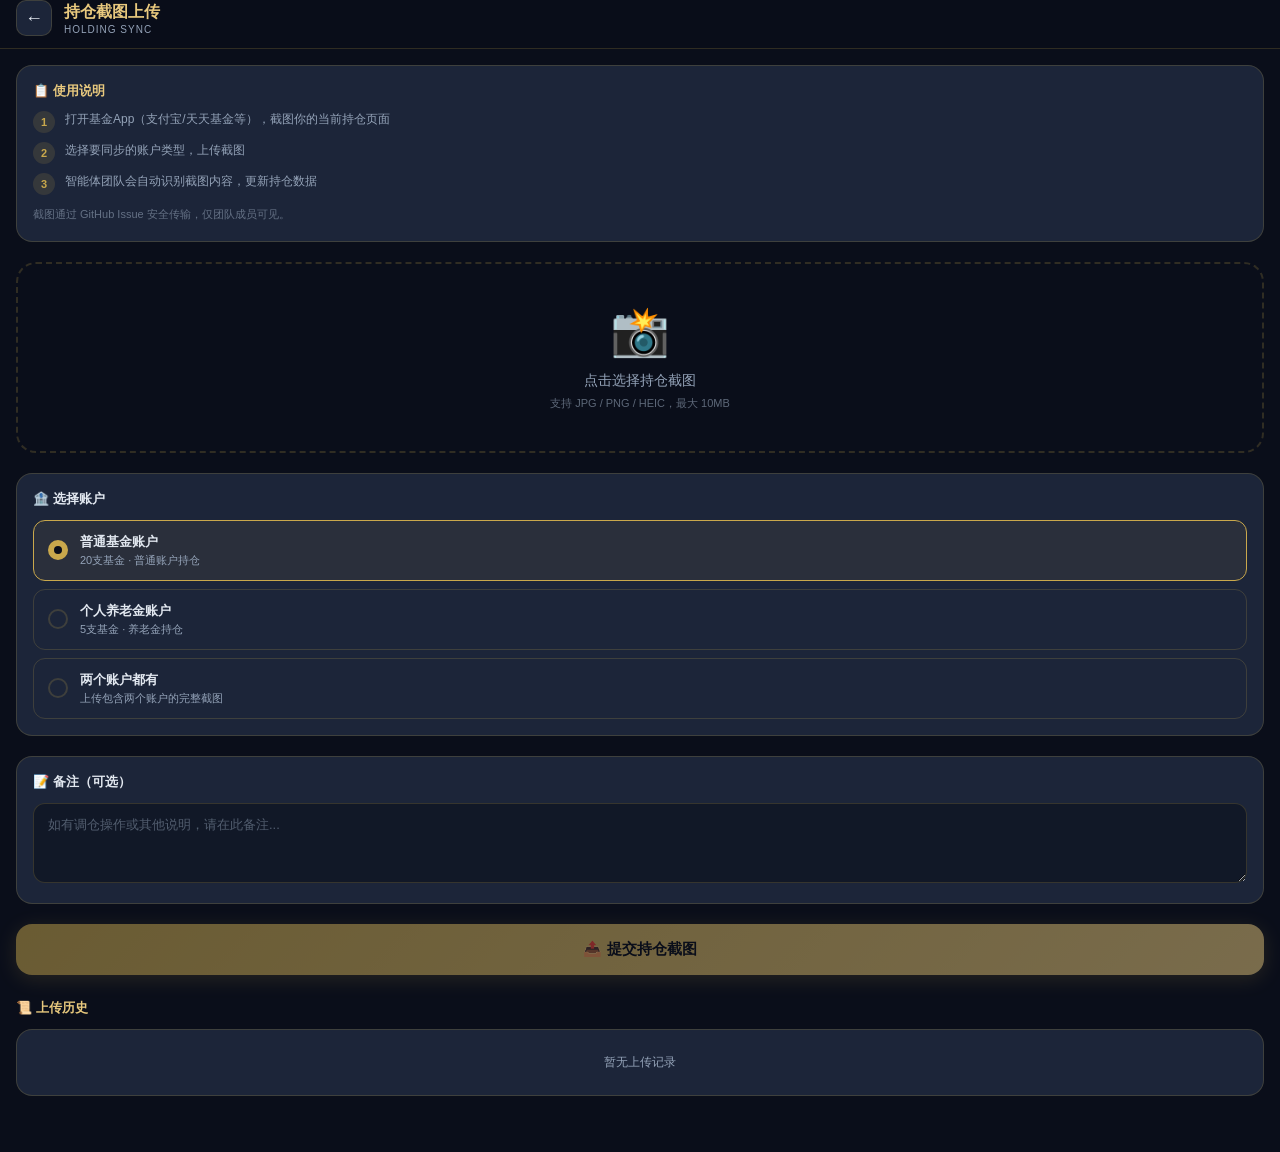
==== upload.html @ d03aaede "feat: add holding screenshot upload page" ====
<!DOCTYPE html>
<html lang="zh-CN">
<head>
<meta charset="UTF-8"/>
<meta name="viewport" content="width=device-width,initial-scale=1.0,maximum-scale=1.0,user-scalable=no"/>
<meta name="apple-mobile-web-app-capable" content="yes"/>
<meta name="apple-mobile-web-app-status-bar-style" content="black-translucent"/>
<meta name="apple-mobile-web-app-title" content="持仓同步"/>
<meta name="theme-color" content="#0a0e1a"/>
<title>巅峰资本 · 持仓截图上传</title>
<link rel="apple-touch-icon" href="data:image/svg+xml,<svg xmlns='http://www.w3.org/2000/svg' viewBox='0 0 100 100'><rect width='100' height='100' rx='22' fill='%230a0e1a'/><text y='.9em' font-size='80' x='10'>📸</text></svg>"/>
<style>
:root{
  --gold:#c9a84c;--gold-l:#e8c97e;
  --dark:#0a0e1a;--dark2:#111827;--dark3:#1a2035;
  --card:#1c2539;--border:rgba(201,168,76,.2);
  --text:#e2e8f0;--dim:#94a3b8;
  --up:#f43f5e;--down:#22c55e;
  --safe-top:env(safe-area-inset-top,44px);
  --safe-bot:env(safe-area-inset-bottom,34px);
}
*{margin:0;padding:0;box-sizing:border-box;-webkit-tap-highlight-color:transparent;}
html{scroll-behavior:smooth;}
body{
  background:var(--dark);color:var(--text);
  font-family:'PingFang SC','SF Pro Display','-apple-system','Helvetica Neue',sans-serif;
  min-height:100vh;overflow-x:hidden;
  padding-bottom:calc(var(--safe-bot) + 40px);
}

/* 顶部栏 */
.topbar{
  position:sticky;top:0;z-index:100;
  background:rgba(10,14,26,.92);backdrop-filter:saturate(180%) blur(20px);
  -webkit-backdrop-filter:saturate(180%) blur(20px);
  border-bottom:1px solid var(--border);
  padding:calc(var(--safe-top)) 16px 12px;
  display:flex;align-items:center;gap:12px;
}
.back-btn{
  width:36px;height:36px;border-radius:10px;border:1px solid var(--border);
  background:var(--card);color:var(--text);font-size:18px;
  display:flex;align-items:center;justify-content:center;cursor:pointer;
  text-decoration:none;
}
.topbar-title h1{font-size:16px;font-weight:700;color:var(--gold-l);}
.topbar-title p{font-size:10px;color:var(--dim);letter-spacing:1px;margin-top:1px;}

/* 主内容 */
.main{padding:16px;}

/* 说明卡片 */
.info-card{
  background:var(--card);border:1px solid var(--border);
  border-radius:16px;padding:16px;margin-bottom:20px;
}
.info-card h3{font-size:13px;font-weight:600;color:var(--gold-l);margin-bottom:10px;display:flex;align-items:center;gap:6px;}
.info-card p{font-size:12px;color:var(--dim);line-height:1.8;}
.info-card .step{
  display:flex;gap:10px;margin-bottom:8px;align-items:flex-start;
}
.info-card .step-num{
  width:22px;height:22px;border-radius:50%;flex-shrink:0;
  background:rgba(201,168,76,.15);color:var(--gold);font-size:11px;font-weight:700;
  display:flex;align-items:center;justify-content:center;margin-top:1px;
}
.info-card .step-text{font-size:12px;color:var(--dim);line-height:1.6;}

/* 上传区域 */
.upload-zone{
  border:2px dashed var(--border);border-radius:20px;
  padding:40px 20px;text-align:center;
  transition:all .3s;cursor:pointer;position:relative;
  margin-bottom:20px;
}
.upload-zone.active{border-color:var(--gold);background:rgba(201,168,76,.05);}
.upload-zone.has-file{border-color:#22c55e;background:rgba(34,197,94,.05);}
.upload-icon{font-size:48px;margin-bottom:12px;}
.upload-text{font-size:14px;color:var(--dim);margin-bottom:6px;}
.upload-hint{font-size:11px;color:rgba(148,163,184,.6);}
.upload-zone input[type="file"]{
  position:absolute;top:0;left:0;width:100%;height:100%;opacity:0;cursor:pointer;
}

/* 预览区 */
.preview-area{display:none;margin-bottom:20px;}
.preview-area.show{display:block;}
.preview-img{
  width:100%;border-radius:16px;border:1px solid var(--border);
  max-height:400px;object-fit:contain;
  background:rgba(0,0,0,.3);
}
.preview-info{
  display:flex;align-items:center;justify-content:space-between;
  margin-top:10px;padding:0 4px;
}
.preview-name{font-size:12px;color:var(--dim);flex:1;overflow:hidden;text-overflow:ellipsis;white-space:nowrap;}
.preview-size{font-size:11px;color:var(--dim);margin-left:8px;}
.preview-remove{
  font-size:12px;color:var(--up);cursor:pointer;margin-left:12px;
  background:none;border:none;font-family:inherit;
}

/* 账户选择 */
.account-select{
  background:var(--card);border:1px solid var(--border);
  border-radius:16px;padding:16px;margin-bottom:20px;
}
.account-select h3{font-size:13px;font-weight:600;color:var(--text);margin-bottom:12px;}
.account-options{display:flex;flex-direction:column;gap:8px;}
.account-opt{
  display:flex;align-items:center;gap:12px;
  padding:12px 14px;border-radius:12px;border:1px solid var(--border);
  cursor:pointer;transition:all .2s;
}
.account-opt.selected{border-color:var(--gold);background:rgba(201,168,76,.08);}
.account-opt:active{transform:scale(.98);}
.account-radio{
  width:20px;height:20px;border-radius:50%;border:2px solid var(--border);
  display:flex;align-items:center;justify-content:center;flex-shrink:0;
  transition:all .2s;
}
.account-opt.selected .account-radio{border-color:var(--gold);background:var(--gold);}
.account-opt.selected .account-radio::after{content:'';width:8px;height:8px;border-radius:50%;background:var(--dark);}
.account-label{font-size:13px;font-weight:600;color:var(--text);}
.account-desc{font-size:11px;color:var(--dim);margin-top:2px;}

/* 备注输入 */
.note-input{
  background:var(--card);border:1px solid var(--border);
  border-radius:16px;padding:16px;margin-bottom:20px;
}
.note-input h3{font-size:13px;font-weight:600;color:var(--text);margin-bottom:12px;}
.note-textarea{
  width:100%;min-height:80px;background:var(--dark2);
  border:1px solid var(--border);border-radius:12px;
  padding:12px 14px;color:var(--text);font-size:13px;
  font-family:inherit;resize:vertical;
  outline:none;transition:border-color .2s;
}
.note-textarea:focus{border-color:var(--gold);}
.note-textarea::placeholder{color:rgba(148,163,184,.5);}

/* 提交按钮 */
.submit-btn{
  width:100%;padding:16px;border:none;border-radius:16px;
  background:linear-gradient(135deg,var(--gold),var(--gold-l));
  color:var(--dark);font-size:15px;font-weight:700;
  cursor:pointer;transition:all .2s;
  display:flex;align-items:center;justify-content:center;gap:8px;
  box-shadow:0 4px 20px rgba(201,168,76,.3);
}
.submit-btn:active{transform:scale(.97);}
.submit-btn:disabled{opacity:.5;cursor:not-allowed;transform:none;}
.submit-btn .spinner{
  width:18px;height:18px;border:2px solid transparent;
  border-top-color:var(--dark);border-radius:50%;
  animation:spin .6s linear infinite;display:none;
}
.submit-btn.loading .spinner{display:block;}
.submit-btn.loading .btn-text{display:none;}
@keyframes spin{to{transform:rotate(360deg);}}

/* 历史记录 */
.history-section{margin-top:24px;}
.history-section h3{font-size:13px;font-weight:600;color:var(--gold-l);margin-bottom:12px;display:flex;align-items:center;gap:6px;}
.history-empty{
  background:var(--card);border:1px solid var(--border);
  border-radius:16px;padding:24px;text-align:center;
}
.history-empty p{font-size:12px;color:var(--dim);}
.history-item{
  background:var(--card);border:1px solid var(--border);
  border-radius:14px;padding:12px 14px;margin-bottom:10px;
  display:flex;align-items:center;gap:12px;
}
.history-thumb{
  width:48px;height:48px;border-radius:10px;object-fit:cover;
  background:var(--dark2);border:1px solid var(--border);flex-shrink:0;
}
.history-info{flex:1;min-width:0;}
.history-info .hi-title{font-size:12px;font-weight:600;color:var(--text);white-space:nowrap;overflow:hidden;text-overflow:ellipsis;}
.history-info .hi-meta{font-size:10px;color:var(--dim);margin-top:3px;}
.history-status{
  font-size:10px;padding:4px 10px;border-radius:999px;font-weight:600;flex-shrink:0;
}
.status-pending{background:rgba(251,191,36,.12);color:#fbbf24;border:1px solid rgba(251,191,36,.2);}
.status-done{background:rgba(34,197,94,.1);color:#22c55e;border:1px solid rgba(34,197,94,.2);}

/* 成功提示 */
.success-overlay{
  position:fixed;top:0;left:0;right:0;bottom:0;z-index:9999;
  background:rgba(10,14,26,.9);backdrop-filter:blur(10px);
  display:none;align-items:center;justify-content:center;flex-direction:column;
  padding:40px;text-align:center;
}
.success-overlay.show{display:flex;}
.success-icon{font-size:64px;margin-bottom:16px;}
.success-title{font-size:18px;font-weight:700;color:var(--text);margin-bottom:8px;}
.success-desc{font-size:13px;color:var(--dim);line-height:1.6;margin-bottom:24px;}
.success-btn{
  background:linear-gradient(135deg,var(--gold),var(--gold-l));
  color:var(--dark);font-weight:700;font-size:14px;
  border:none;border-radius:12px;padding:12px 32px;cursor:pointer;
}

/* Toast */
.toast{
  position:fixed;top:calc(var(--safe-top) + 60px);left:50%;transform:translateX(-50%);
  z-index:9998;padding:10px 20px;border-radius:12px;
  background:rgba(244,63,94,.9);color:white;font-size:13px;font-weight:600;
  backdrop-filter:blur(10px);opacity:0;transition:opacity .3s;pointer-events:none;
}
.toast.show{opacity:1;}
</style>
</head>
<body>

<!-- Toast -->
<div class="toast" id="toast"></div>

<!-- 顶部栏 -->
<div class="topbar">
  <a href="mobile.html" class="back-btn">←</a>
  <div class="topbar-title">
    <h1>持仓截图上传</h1>
    <p>HOLDING SYNC</p>
  </div>
</div>

<!-- 主内容 -->
<div class="main">

  <!-- 说明 -->
  <div class="info-card">
    <h3>📋 使用说明</h3>
    <div class="step">
      <div class="step-num">1</div>
      <div class="step-text">打开基金App（支付宝/天天基金等），截图你的当前持仓页面</div>
    </div>
    <div class="step">
      <div class="step-num">2</div>
      <div class="step-text">选择要同步的账户类型，上传截图</div>
    </div>
    <div class="step">
      <div class="step-num">3</div>
      <div class="step-text">智能体团队会自动识别截图内容，更新持仓数据</div>
    </div>
    <p style="margin-top:10px;font-size:11px;color:rgba(148,163,184,.6)">
      截图通过 GitHub Issue 安全传输，仅团队成员可见。
    </p>
  </div>

  <!-- 上传区域 -->
  <div class="upload-zone" id="uploadZone">
    <div class="upload-icon" id="uploadIcon">📸</div>
    <div class="upload-text" id="uploadText">点击选择持仓截图</div>
    <div class="upload-hint">支持 JPG / PNG / HEIC，最大 10MB</div>
    <input type="file" accept="image/*" id="fileInput"/>
  </div>

  <!-- 预览 -->
  <div class="preview-area" id="previewArea">
    <img class="preview-img" id="previewImg"/>
    <div class="preview-info">
      <div class="preview-name" id="previewName"></div>
      <div class="preview-size" id="previewSize"></div>
      <button class="preview-remove" onclick="removeFile()">移除</button>
    </div>
  </div>

  <!-- 账户选择 -->
  <div class="account-select">
    <h3>🏦 选择账户</h3>
    <div class="account-options">
      <div class="account-opt selected" onclick="selectAccount('normal',this)">
        <div class="account-radio"></div>
        <div>
          <div class="account-label">普通基金账户</div>
          <div class="account-desc">20支基金 · 普通账户持仓</div>
        </div>
      </div>
      <div class="account-opt" onclick="selectAccount('pension',this)">
        <div class="account-radio"></div>
        <div>
          <div class="account-label">个人养老金账户</div>
          <div class="account-desc">5支基金 · 养老金持仓</div>
        </div>
      </div>
      <div class="account-opt" onclick="selectAccount('both',this)">
        <div class="account-radio"></div>
        <div>
          <div class="account-label">两个账户都有</div>
          <div class="account-desc">上传包含两个账户的完整截图</div>
        </div>
      </div>
    </div>
  </div>

  <!-- 备注 -->
  <div class="note-input">
    <h3>📝 备注（可选）</h3>
    <textarea class="note-textarea" id="noteText" placeholder="如有调仓操作或其他说明，请在此备注..."></textarea>
  </div>

  <!-- 提交 -->
  <button class="submit-btn" id="submitBtn" onclick="submitUpload()" disabled>
    <div class="spinner"></div>
    <span class="btn-text">📤 提交持仓截图</span>
  </button>

  <!-- 历史记录 -->
  <div class="history-section">
    <h3>📜 上传历史</h3>
    <div class="history-empty" id="historyEmpty">
      <p>暂无上传记录</p>
    </div>
    <div id="historyList"></div>
  </div>

</div>

<!-- 成功弹窗 -->
<div class="success-overlay" id="successOverlay">
  <div class="success-icon">✅</div>
  <div class="success-title">提交成功</div>
  <div class="success-desc">
    持仓截图已上传，智能体团队将自动识别并更新数据。<br/>
    通常在5-10分钟内完成同步。
  </div>
  <button class="success-btn" onclick="closeSuccess()">返回持仓监控</button>
</div>

<script>
const REPO = "rebornwl/apex-capital-dashboard";
const ISSUE_LABEL = "holding-sync";
let selectedAccount = "normal";
let selectedFile = null;

// 工具
function showToast(msg) {
  const t = document.getElementById("toast");
  t.textContent = msg;
  t.classList.add("show");
  setTimeout(() => t.classList.remove("show"), 3000);
}

function formatSize(bytes) {
  if (bytes < 1024) return bytes + " B";
  if (bytes < 1024*1024) return (bytes/1024).toFixed(1) + " KB";
  return (bytes/1024/1024).toFixed(1) + " MB";
}

// 文件选择
document.getElementById("fileInput").addEventListener("change", function(e) {
  const file = e.target.files[0];
  if (!file) return;
  
  if (!file.type.startsWith("image/")) {
    showToast("请选择图片文件");
    return;
  }
  if (file.size > 10*1024*1024) {
    showToast("文件大小不能超过 10MB");
    return;
  }
  
  selectedFile = file;
  
  // 预览
  const reader = new FileReader();
  reader.onload = function(ev) {
    document.getElementById("previewImg").src = ev.target.result;
    document.getElementById("previewName").textContent = file.name;
    document.getElementById("previewSize").textContent = formatSize(file.size);
    document.getElementById("previewArea").classList.add("show");
    document.getElementById("uploadZone").classList.add("has-file");
    document.getElementById("uploadIcon").textContent = "✅";
    document.getElementById("uploadText").textContent = "已选择截图";
    document.getElementById("submitBtn").disabled = false;
  };
  reader.readAsDataURL(file);
});

function removeFile() {
  selectedFile = null;
  document.getElementById("fileInput").value = "";
  document.getElementById("previewArea").classList.remove("show");
  document.getElementById("uploadZone").classList.remove("has-file");
  document.getElementById("uploadIcon").textContent = "📸";
  document.getElementById("uploadText").textContent = "点击选择持仓截图";
  document.getElementById("submitBtn").disabled = true;
}

// 账户选择
function selectAccount(type, el) {
  selectedAccount = type;
  document.querySelectorAll(".account-opt").forEach(e => e.classList.remove("selected"));
  el.classList.add("selected");
}

// 图片转 Base64
function fileToBase64(file) {
  return new Promise((resolve, reject) => {
    const reader = new FileReader();
    reader.onload = () => resolve(reader.result);
    reader.onerror = reject;
    reader.readAsDataURL(file);
  });
}

// 提交
async function submitUpload() {
  if (!selectedFile) {
    showToast("请先选择截图");
    return;
  }
  
  const btn = document.getElementById("submitBtn");
  btn.classList.add("loading");
  btn.disabled = true;
  
  try {
    const base64 = await fileToBase64(selectedFile);
    const note = document.getElementById("noteText").value.trim();
    const accountLabels = { normal: "普通账户", pension: "养老金账户", both: "两个账户" };
    
    const issueTitle = `[持仓同步] ${new Date().toLocaleDateString("zh-CN")} ${accountLabels[selectedAccount]}`;
    
    const body = `## 持仓截图同步请求

- **账户类型**：${accountLabels[selectedAccount]}
- **提交时间**：${new Date().toLocaleString("zh-CN")}
- **文件名**：${selectedFile.name}
- **文件大小**：${formatSize(selectedFile.size)}

${note ? `## 备注\n${note}` : ""}

## 截图预览

![持仓截图](${base64})

---
> 此 Issue 由持仓同步系统自动创建，智能体团队将自动处理。`;

    // 通过 GitHub API 创建 Issue
    const response = await fetch(`https://api.github.com/repos/${REPO}/issues`, {
      method: "POST",
      headers: {
        "Accept": "application/vnd.github.v3+json",
        "Content-Type": "application/json"
      },
      body: JSON.stringify({
        title: issueTitle,
        body: body,
        labels: [ISSUE_LABEL, "auto-sync"]
      })
    });
    
    if (!response.ok) {
      // 如果认证失败，提供手动方式
      if (response.status === 401 || response.status === 403) {
        window.open(
          `https://github.com/${REPO}/issues/new?title=${encodeURIComponent(issueTitle)}&labels=${ISSUE_LABEL}&body=${encodeURIComponent(body.substring(0, 200) + "\n\n[请在此处粘贴截图]")}`,
          "_blank"
        );
        document.getElementById("successOverlay").querySelector(".success-desc").textContent = 
          "已打开 GitHub Issue 页面，请粘贴截图后提交。";
        document.getElementById("successOverlay").classList.add("show");
        return;
      }
      throw new Error(`GitHub API 返回 ${response.status}`);
    }
    
    const issue = await response.json();
    console.log("Issue created:", issue.html_url);
    
    // 保存历史
    saveHistory({
      url: issue.html_url,
      account: selectedAccount,
      time: new Date().toISOString(),
      file: selectedFile.name,
      thumb: document.getElementById("previewImg").src
    });
    
    document.getElementById("successOverlay").classList.add("show");
    
  } catch(err) {
    console.error("Upload error:", err);
    // 降级：打开 GitHub Issue 页面手动上传
    const accountLabels = { normal: "普通账户", pension: "养老金账户", both: "两个账户" };
    const issueTitle = `[持仓同步] ${new Date().toLocaleDateString("zh-CN")} ${accountLabels[selectedAccount]}`;
    const note = document.getElementById("noteText").value.trim();
    
    window.open(
      `https://github.com/${REPO}/issues/new?title=${encodeURIComponent(issueTitle)}&labels=${ISSUE_LABEL}&body=${encodeURIComponent("## 备注说明\n" + (note || "无") + "\n\n## 请在下方上传持仓截图\n[拖拽或点击上传图片]")}`,
      "_blank"
    );
    document.getElementById("successOverlay").querySelector(".success-desc").textContent = 
      "已打开 GitHub Issue 页面，请在页面中上传截图后提交。";
    document.getElementById("successOverlay").classList.add("show");
  } finally {
    btn.classList.remove("loading");
    btn.disabled = false;
  }
}

function closeSuccess() {
  document.getElementById("successOverlay").classList.remove("show");
  window.location.href = "mobile.html";
}

// 历史记录（localStorage）
function saveHistory(item) {
  let history = JSON.parse(localStorage.getItem("sync_history") || "[]");
  history.unshift(item);
  if (history.length > 20) history = history.slice(0, 20);
  localStorage.setItem("sync_history", JSON.stringify(history));
  renderHistory();
}

function renderHistory() {
  const history = JSON.parse(localStorage.getItem("sync_history") || "[]");
  const container = document.getElementById("historyList");
  const empty = document.getElementById("historyEmpty");
  
  if (history.length === 0) {
    empty.style.display = "block";
    container.innerHTML = "";
    return;
  }
  
  empty.style.display = "none";
  const accountLabels = { normal: "普通账户", pension: "养老金账户", both: "两个账户" };
  
  container.innerHTML = history.slice(0, 5).map(h => {
    const d = new Date(h.time);
    const dateStr = `${d.getMonth()+1}/${d.getDate()} ${String(d.getHours()).padStart(2,'0')}:${String(d.getMinutes()).padStart(2,'0')}`;
    return `<a href="${h.url}" target="_blank" style="text-decoration:none;color:inherit">
      <div class="history-item">
        <img class="history-thumb" src="${h.thumb}" alt="截图"/>
        <div class="history-info">
          <div class="hi-title">${accountLabels[h.account] || h.account} · ${h.file}</div>
          <div class="hi-meta">${dateStr}</div>
        </div>
        <div class="history-status status-done">已提交</div>
      </div>
    </a>`;
  }).join("");
}

// 初始化
renderHistory();
</script>
</body>
</html>
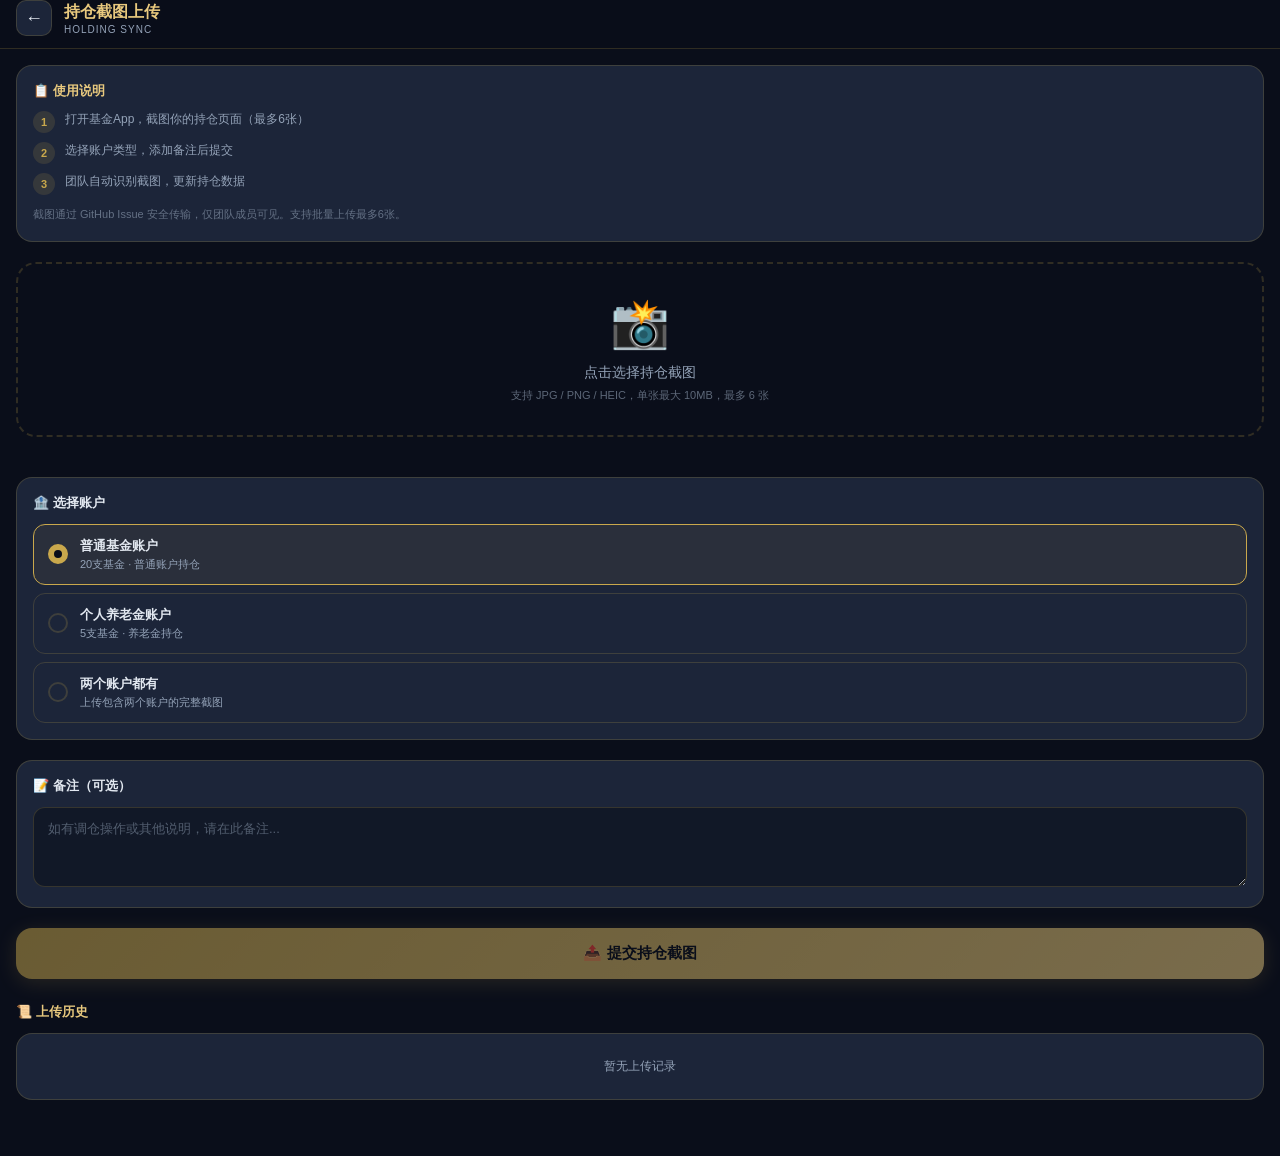
==== commit 2f92acf3: "feat: GitHub Actions cloud automation + 6-image upload + daily review" ====
--- a/upload.html
+++ b/upload.html
@@ -69,12 +69,12 @@
 /* 上传区域 */
 .upload-zone{
   border:2px dashed var(--border);border-radius:20px;
-  padding:40px 20px;text-align:center;
+  padding:32px 20px;text-align:center;
   transition:all .3s;cursor:pointer;position:relative;
   margin-bottom:20px;
 }
 .upload-zone.active{border-color:var(--gold);background:rgba(201,168,76,.05);}
-.upload-zone.has-file{border-color:#22c55e;background:rgba(34,197,94,.05);}
+.upload-zone.has-files{border-color:#22c55e;background:rgba(34,197,94,.05);}
 .upload-icon{font-size:48px;margin-bottom:12px;}
 .upload-text{font-size:14px;color:var(--dim);margin-bottom:6px;}
 .upload-hint{font-size:11px;color:rgba(148,163,184,.6);}
@@ -82,23 +82,75 @@
   position:absolute;top:0;left:0;width:100%;height:100%;opacity:0;cursor:pointer;
 }
 
-/* 预览区 */
-.preview-area{display:none;margin-bottom:20px;}
-.preview-area.show{display:block;}
-.preview-img{
-  width:100%;border-radius:16px;border:1px solid var(--border);
-  max-height:400px;object-fit:contain;
-  background:rgba(0,0,0,.3);
-}
-.preview-info{
-  display:flex;align-items:center;justify-content:space-between;
-  margin-top:10px;padding:0 4px;
-}
-.preview-name{font-size:12px;color:var(--dim);flex:1;overflow:hidden;text-overflow:ellipsis;white-space:nowrap;}
-.preview-size{font-size:11px;color:var(--dim);margin-left:8px;}
-.preview-remove{
-  font-size:12px;color:var(--up);cursor:pointer;margin-left:12px;
-  background:none;border:none;font-family:inherit;
+/* 图片计数器 */
+.file-counter{
+  display:inline-flex;align-items:center;gap:6px;
+  padding:4px 12px;border-radius:999px;
+  background:rgba(201,168,76,.12);border:1px solid rgba(201,168,76,.25);
+  font-size:12px;font-weight:600;color:var(--gold);
+  margin-bottom:16px;
+}
+.file-counter .count-num{font-size:16px;font-weight:800;color:var(--gold-l);}
+
+/* 预览网格 */
+.preview-grid{
+  display:grid;
+  grid-template-columns:repeat(3, 1fr);
+  gap:10px;
+  margin-bottom:20px;
+}
+.preview-card{
+  position:relative;
+  border-radius:14px;
+  border:1px solid var(--border);
+  overflow:hidden;
+  aspect-ratio:3/4;
+  background:var(--dark2);
+  transition:transform .15s;
+}
+.preview-card img{
+  width:100%;height:100%;
+  object-fit:cover;
+  display:block;
+}
+.preview-card .remove-btn{
+  position:absolute;top:6px;right:6px;
+  width:26px;height:26px;border-radius:50%;
+  background:rgba(0,0,0,.7);backdrop-filter:blur(6px);
+  border:1px solid rgba(255,255,255,.15);
+  color:#fff;font-size:14px;line-height:1;
+  display:flex;align-items:center;justify-content:center;
+  cursor:pointer;z-index:2;
+  transition:background .2s;
+}
+.preview-card .remove-btn:active{background:rgba(244,63,94,.8);}
+.preview-card .file-info{
+  position:absolute;bottom:0;left:0;right:0;
+  padding:8px 10px;
+  background:linear-gradient(transparent, rgba(0,0,0,.8));
+  font-size:10px;color:rgba(255,255,255,.8);
+  white-space:nowrap;overflow:hidden;text-overflow:ellipsis;
+}
+.preview-card .order-badge{
+  position:absolute;top:6px;left:6px;
+  width:22px;height:22px;border-radius:50%;
+  background:rgba(201,168,76,.85);backdrop-filter:blur(4px);
+  color:var(--dark);font-size:11px;font-weight:800;
+  display:flex;align-items:center;justify-content:center;
+}
+
+/* 添加更多按钮 */
+.add-more-zone{
+  border:1px dashed var(--border);border-radius:14px;
+  display:flex;flex-direction:column;align-items:center;justify-content:center;
+  aspect-ratio:3/4;cursor:pointer;transition:all .2s;
+  color:var(--dim);
+}
+.add-more-zone:active{background:rgba(201,168,76,.05);border-color:var(--gold);}
+.add-more-zone .plus{font-size:28px;margin-bottom:4px;}
+.add-more-zone .label{font-size:10px;}
+.add-more-zone input[type="file"]{
+  position:absolute;top:0;left:0;width:100%;height:100%;opacity:0;cursor:pointer;
 }
 
 /* 账户选择 */
@@ -161,6 +213,32 @@
 .submit-btn.loading .btn-text{display:none;}
 @keyframes spin{to{transform:rotate(360deg);}}
 
+/* 进度条 */
+.progress-bar{
+  display:none;margin-bottom:20px;
+  background:var(--card);border:1px solid var(--border);
+  border-radius:14px;padding:14px 16px;
+}
+.progress-bar.show{display:block;}
+.progress-bar .pb-header{
+  display:flex;justify-content:space-between;align-items:center;
+  margin-bottom:10px;font-size:12px;
+}
+.progress-bar .pb-label{color:var(--text);font-weight:600;}
+.progress-bar .pb-pct{color:var(--gold);font-weight:700;}
+.progress-bar .pb-track{
+  height:6px;border-radius:3px;background:var(--dark2);overflow:hidden;
+}
+.progress-bar .pb-fill{
+  height:100%;border-radius:3px;
+  background:linear-gradient(90deg,var(--gold),var(--gold-l));
+  transition:width .3s;
+  width:0;
+}
+.progress-bar .pb-detail{
+  margin-top:8px;font-size:11px;color:var(--dim);
+}
+
 /* 历史记录 */
 .history-section{margin-top:24px;}
 .history-section h3{font-size:13px;font-weight:600;color:var(--gold-l);margin-bottom:12px;display:flex;align-items:center;gap:6px;}
@@ -173,10 +251,14 @@
   background:var(--card);border:1px solid var(--border);
   border-radius:14px;padding:12px 14px;margin-bottom:10px;
   display:flex;align-items:center;gap:12px;
-}
-.history-thumb{
-  width:48px;height:48px;border-radius:10px;object-fit:cover;
-  background:var(--dark2);border:1px solid var(--border);flex-shrink:0;
+  text-decoration:none;color:inherit;
+}
+.history-thumbs{
+  display:flex;gap:4px;flex-shrink:0;
+}
+.history-thumbs img{
+  width:36px;height:48px;border-radius:6px;object-fit:cover;
+  background:var(--dark2);border:1px solid var(--border);
 }
 .history-info{flex:1;min-width:0;}
 .history-info .hi-title{font-size:12px;font-weight:600;color:var(--text);white-space:nowrap;overflow:hidden;text-overflow:ellipsis;}
@@ -210,6 +292,7 @@
   z-index:9998;padding:10px 20px;border-radius:12px;
   background:rgba(244,63,94,.9);color:white;font-size:13px;font-weight:600;
   backdrop-filter:blur(10px);opacity:0;transition:opacity .3s;pointer-events:none;
+  white-space:nowrap;
 }
 .toast.show{opacity:1;}
 </style>
@@ -236,18 +319,18 @@
     <h3>📋 使用说明</h3>
     <div class="step">
       <div class="step-num">1</div>
-      <div class="step-text">打开基金App（支付宝/天天基金等），截图你的当前持仓页面</div>
+      <div class="step-text">打开基金App，截图你的持仓页面（最多6张）</div>
     </div>
     <div class="step">
       <div class="step-num">2</div>
-      <div class="step-text">选择要同步的账户类型，上传截图</div>
+      <div class="step-text">选择账户类型，添加备注后提交</div>
     </div>
     <div class="step">
       <div class="step-num">3</div>
-      <div class="step-text">智能体团队会自动识别截图内容，更新持仓数据</div>
+      <div class="step-text">团队自动识别截图，更新持仓数据</div>
     </div>
     <p style="margin-top:10px;font-size:11px;color:rgba(148,163,184,.6)">
-      截图通过 GitHub Issue 安全传输，仅团队成员可见。
+      截图通过 GitHub Issue 安全传输，仅团队成员可见。支持批量上传最多6张。
     </p>
   </div>
 
@@ -255,19 +338,17 @@
   <div class="upload-zone" id="uploadZone">
     <div class="upload-icon" id="uploadIcon">📸</div>
     <div class="upload-text" id="uploadText">点击选择持仓截图</div>
-    <div class="upload-hint">支持 JPG / PNG / HEIC，最大 10MB</div>
-    <input type="file" accept="image/*" id="fileInput"/>
+    <div class="upload-hint">支持 JPG / PNG / HEIC，单张最大 10MB，最多 6 张</div>
+    <input type="file" accept="image/*" multiple id="fileInput"/>
   </div>
 
-  <!-- 预览 -->
-  <div class="preview-area" id="previewArea">
-    <img class="preview-img" id="previewImg"/>
-    <div class="preview-info">
-      <div class="preview-name" id="previewName"></div>
-      <div class="preview-size" id="previewSize"></div>
-      <button class="preview-remove" onclick="removeFile()">移除</button>
-    </div>
+  <!-- 文件计数器 -->
+  <div class="file-counter" id="fileCounter" style="display:none">
+    已选 <span class="count-num" id="countNum">0</span> / 6 张
   </div>
+
+  <!-- 预览网格 -->
+  <div class="preview-grid" id="previewGrid"></div>
 
   <!-- 账户选择 -->
   <div class="account-select">
@@ -303,6 +384,18 @@
     <textarea class="note-textarea" id="noteText" placeholder="如有调仓操作或其他说明，请在此备注..."></textarea>
   </div>
 
+  <!-- 进度条 -->
+  <div class="progress-bar" id="progressBar">
+    <div class="pb-header">
+      <span class="pb-label" id="pbLabel">正在上传...</span>
+      <span class="pb-pct" id="pbPct">0%</span>
+    </div>
+    <div class="pb-track">
+      <div class="pb-fill" id="pbFill"></div>
+    </div>
+    <div class="pb-detail" id="pbDetail"></div>
+  </div>
+
   <!-- 提交 -->
   <button class="submit-btn" id="submitBtn" onclick="submitUpload()" disabled>
     <div class="spinner"></div>
@@ -324,7 +417,7 @@
 <div class="success-overlay" id="successOverlay">
   <div class="success-icon">✅</div>
   <div class="success-title">提交成功</div>
-  <div class="success-desc">
+  <div class="success-desc" id="successDesc">
     持仓截图已上传，智能体团队将自动识别并更新数据。<br/>
     通常在5-10分钟内完成同步。
   </div>
@@ -334,8 +427,9 @@
 <script>
 const REPO = "rebornwl/apex-capital-dashboard";
 const ISSUE_LABEL = "holding-sync";
+const MAX_FILES = 6;
 let selectedAccount = "normal";
-let selectedFile = null;
+let selectedFiles = []; // {file, previewUrl}
 
 // 工具
 function showToast(msg) {
@@ -351,45 +445,109 @@
   return (bytes/1024/1024).toFixed(1) + " MB";
 }
 
-// 文件选择
+function updateUI() {
+  const count = selectedFiles.length;
+  const counter = document.getElementById("fileCounter");
+  const grid = document.getElementById("previewGrid");
+  const zone = document.getElementById("uploadZone");
+  const btn = document.getElementById("submitBtn");
+  
+  // 计数器
+  if (count > 0) {
+    counter.style.display = "inline-flex";
+    document.getElementById("countNum").textContent = count;
+  } else {
+    counter.style.display = "none";
+  }
+  
+  // 上传区域状态
+  if (count >= MAX_FILES) {
+    zone.style.display = "none";
+  } else {
+    zone.style.display = "";
+    if (count > 0) {
+      zone.classList.add("has-files");
+      document.getElementById("uploadIcon").textContent = "➕";
+      document.getElementById("uploadText").textContent = `继续添加截图（还可加 ${MAX_FILES - count} 张）`;
+    } else {
+      zone.classList.remove("has-files");
+      document.getElementById("uploadIcon").textContent = "📸";
+      document.getElementById("uploadText").textContent = "点击选择持仓截图";
+    }
+  }
+  
+  // 渲染预览网格
+  grid.innerHTML = "";
+  selectedFiles.forEach((item, idx) => {
+    const card = document.createElement("div");
+    card.className = "preview-card";
+    card.innerHTML = `
+      <span class="order-badge">${idx + 1}</span>
+      <button class="remove-btn" onclick="removeFile(${idx})">×</button>
+      <img src="${item.previewUrl}" alt="截图${idx+1}"/>
+      <div class="file-info">${item.file.name.length > 18 ? item.file.name.slice(0,15) + '...' : item.file.name} · ${formatSize(item.file.size)}</div>
+    `;
+    grid.appendChild(card);
+  });
+  
+  // 添加更多按钮
+  if (count > 0 && count < MAX_FILES) {
+    const addCard = document.createElement("div");
+    addCard.className = "add-more-zone";
+    addCard.style.position = "relative";
+    addCard.innerHTML = `
+      <span class="plus">+</span>
+      <span class="label">添加更多</span>
+      <input type="file" accept="image/*" multiple onchange="handleFiles(this.files)"/>
+    `;
+    grid.appendChild(addCard);
+  }
+  
+  // 提交按钮
+  btn.disabled = count === 0;
+  btn.querySelector(".btn-text").textContent = count > 0 
+    ? `📤 提交 ${count} 张截图` 
+    : "📤 提交持仓截图";
+}
+
+// 文件选择处理
+function handleFiles(fileList) {
+  const newFiles = Array.from(fileList);
+  let added = 0;
+  
+  for (const file of newFiles) {
+    if (selectedFiles.length >= MAX_FILES) break;
+    
+    if (!file.type.startsWith("image/")) {
+      showToast(`${file.name} 不是图片，已跳过`);
+      continue;
+    }
+    if (file.size > 10*1024*1024) {
+      showToast(`${file.name} 超过10MB，已跳过`);
+      continue;
+    }
+    
+    const previewUrl = URL.createObjectURL(file);
+    selectedFiles.push({ file, previewUrl });
+    added++;
+  }
+  
+  if (added < newFiles.length && selectedFiles.length >= MAX_FILES) {
+    showToast(`最多只能上传 ${MAX_FILES} 张截图`);
+  }
+  
+  updateUI();
+}
+
 document.getElementById("fileInput").addEventListener("change", function(e) {
-  const file = e.target.files[0];
-  if (!file) return;
-  
-  if (!file.type.startsWith("image/")) {
-    showToast("请选择图片文件");
-    return;
-  }
-  if (file.size > 10*1024*1024) {
-    showToast("文件大小不能超过 10MB");
-    return;
-  }
-  
-  selectedFile = file;
-  
-  // 预览
-  const reader = new FileReader();
-  reader.onload = function(ev) {
-    document.getElementById("previewImg").src = ev.target.result;
-    document.getElementById("previewName").textContent = file.name;
-    document.getElementById("previewSize").textContent = formatSize(file.size);
-    document.getElementById("previewArea").classList.add("show");
-    document.getElementById("uploadZone").classList.add("has-file");
-    document.getElementById("uploadIcon").textContent = "✅";
-    document.getElementById("uploadText").textContent = "已选择截图";
-    document.getElementById("submitBtn").disabled = false;
-  };
-  reader.readAsDataURL(file);
+  handleFiles(e.target.files);
+  e.target.value = ""; // 允许重复选择同一文件
 });
 
-function removeFile() {
-  selectedFile = null;
-  document.getElementById("fileInput").value = "";
-  document.getElementById("previewArea").classList.remove("show");
-  document.getElementById("uploadZone").classList.remove("has-file");
-  document.getElementById("uploadIcon").textContent = "📸";
-  document.getElementById("uploadText").textContent = "点击选择持仓截图";
-  document.getElementById("submitBtn").disabled = true;
+function removeFile(idx) {
+  URL.revokeObjectURL(selectedFiles[idx].previewUrl);
+  selectedFiles.splice(idx, 1);
+  updateUI();
 }
 
 // 账户选择
@@ -399,19 +557,64 @@
   el.classList.add("selected");
 }
 
-// 图片转 Base64
-function fileToBase64(file) {
+// 图片转 Base64（带压缩）
+function fileToBase64(file, maxSizeKB = 512) {
   return new Promise((resolve, reject) => {
     const reader = new FileReader();
-    reader.onload = () => resolve(reader.result);
+    reader.onload = (e) => {
+      const img = new Image();
+      img.onload = () => {
+        // 如果原图已经小于目标大小，直接返回
+        if (file.size < maxSizeKB * 1024) {
+          resolve(e.target.result);
+          return;
+        }
+        // 压缩
+        const canvas = document.createElement("canvas");
+        let w = img.width, h = img.height;
+        const maxDim = 1600;
+        if (w > maxDim || h > maxDim) {
+          if (w > h) { h = Math.round(h * maxDim / w); w = maxDim; }
+          else { w = Math.round(w * maxDim / h); h = maxDim; }
+        }
+        canvas.width = w;
+        canvas.height = h;
+        const ctx = canvas.getContext("2d");
+        ctx.drawImage(img, 0, 0, w, h);
+        // 尝试不同质量
+        let quality = 0.7;
+        let base64;
+        do {
+          base64 = canvas.toDataURL("image/jpeg", quality);
+          quality -= 0.1;
+        } while (base64.length > maxSizeKB * 1024 * 1.37 && quality > 0.1);
+        resolve(base64);
+      };
+      img.onerror = reject;
+      img.src = e.target.result;
+    };
     reader.onerror = reject;
     reader.readAsDataURL(file);
   });
 }
 
+// 显示进度
+function showProgress(label, pct, detail) {
+  const bar = document.getElementById("progressBar");
+  bar.classList.add("show");
+  document.getElementById("pbLabel").textContent = label;
+  document.getElementById("pbPct").textContent = pct + "%";
+  document.getElementById("pbFill").style.width = pct + "%";
+  document.getElementById("pbDetail").textContent = detail || "";
+}
+
+function hideProgress() {
+  document.getElementById("progressBar").classList.remove("show");
+}
+
 // 提交
 async function submitUpload() {
-  if (!selectedFile) {
+  if (selectedFiles.length === 0) {
     showToast("请先选择截图");
     return;
   }
@@ -421,29 +624,55 @@
   btn.disabled = true;
   
   try {
-    const base64 = await fileToBase64(selectedFile);
+    // 压缩所有图片
+    showProgress("正在压缩图片...", 10, `准备 ${selectedFiles.length} 张截图`);
+    const base64List = [];
+    for (let i = 0; i < selectedFiles.length; i++) {
+      const b64 = await fileToBase64(selectedFiles[i].file, 480);
+      base64List.push(b64);
+      const pct = 10 + Math.round((i + 1) / selectedFiles.length * 40);
+      showProgress("正在压缩图片...", pct, `${i + 1} / ${selectedFiles.length} 张已完成`);
+    }
+    
     const note = document.getElementById("noteText").value.trim();
     const accountLabels = { normal: "普通账户", pension: "养老金账户", both: "两个账户" };
-    
-    const issueTitle = `[持仓同步] ${new Date().toLocaleDateString("zh-CN")} ${accountLabels[selectedAccount]}`;
+    const issueTitle = `[持仓同步] ${new Date().toLocaleDateString("zh-CN")} ${accountLabels[selectedAccount]}（${selectedFiles.length}张截图）`;
+    
+    showProgress("正在生成报告...", 55, "组装Issue内容");
+    
+    // 构建Issue body（带多张图片）
+    let imagesMd = base64List.map((b64, i) => 
+      `### 截图 ${i + 1}/${selectedFiles.length}\n![持仓截图${i+1}](${b64})\n`
+    ).join("\n");
+    
+    const totalSize = selectedFiles.reduce((s, f) => s + f.file.size, 0);
     
     const body = `## 持仓截图同步请求
 
 - **账户类型**：${accountLabels[selectedAccount]}
 - **提交时间**：${new Date().toLocaleString("zh-CN")}
-- **文件名**：${selectedFile.name}
-- **文件大小**：${formatSize(selectedFile.size)}
+- **截图数量**：${selectedFiles.length} 张
+- **总大小**：${formatSize(totalSize)}
+- **文件列表**：${selectedFiles.map((f,i) => `${i+1}. ${f.name} (${formatSize(f.file.size)})`).join(" | ")}
 
 ${note ? `## 备注\n${note}` : ""}
 
 ## 截图预览
 
-![持仓截图](${base64})
+${imagesMd}
 
 ---
 > 此 Issue 由持仓同步系统自动创建，智能体团队将自动处理。`;
 
-    // 通过 GitHub API 创建 Issue
+    showProgress("正在提交到 GitHub...", 70, "请稍候...");
+    
+    // 检查body大小（GitHub Issue body限制约1MB）
+    const bodySize = new Blob([body]).size;
+    if (bodySize > 900 * 1024) {
+      // 图片太大，降级为手动上传
+      throw new Error("body_too_large");
+    }
+    
     const response = await fetch(`https://api.github.com/repos/${REPO}/issues`, {
       method: "POST",
       headers: {
@@ -457,57 +686,77 @@
       })
     });
     
+    showProgress("正在完成...", 90, "");
+    
     if (!response.ok) {
-      // 如果认证失败，提供手动方式
-      if (response.status === 401 || response.status === 403) {
-        window.open(
-          `https://github.com/${REPO}/issues/new?title=${encodeURIComponent(issueTitle)}&labels=${ISSUE_LABEL}&body=${encodeURIComponent(body.substring(0, 200) + "\n\n[请在此处粘贴截图]")}`,
-          "_blank"
-        );
-        document.getElementById("successOverlay").querySelector(".success-desc").textContent = 
-          "已打开 GitHub Issue 页面，请粘贴截图后提交。";
-        document.getElementById("successOverlay").classList.add("show");
+      if (response.status === 401 || response.status === 403 || response.status === 422) {
+        // 认证失败或内容过大，提供手动方式
+        fallbackManualUpload(issueTitle, note);
         return;
       }
       throw new Error(`GitHub API 返回 ${response.status}`);
     }
     
     const issue = await response.json();
-    console.log("Issue created:", issue.html_url);
+    showProgress("完成!", 100, "提交成功");
     
     // 保存历史
     saveHistory({
       url: issue.html_url,
       account: selectedAccount,
       time: new Date().toISOString(),
-      file: selectedFile.name,
-      thumb: document.getElementById("previewImg").src
+      count: selectedFiles.length,
+      files: selectedFiles.map(f => f.name),
+      thumbs: selectedFiles.slice(0, 3).map(f => f.previewUrl)
     });
     
-    document.getElementById("successOverlay").classList.add("show");
+    setTimeout(() => {
+      hideProgress();
+      document.getElementById("successDesc").innerHTML = 
+        `${selectedFiles.length} 张持仓截图已上传，团队将自动识别并更新数据。<br/>通常在5-10分钟内完成同步。`;
+      document.getElementById("successOverlay").classList.add("show");
+    }, 500);
     
   } catch(err) {
     console.error("Upload error:", err);
-    // 降级：打开 GitHub Issue 页面手动上传
-    const accountLabels = { normal: "普通账户", pension: "养老金账户", both: "两个账户" };
-    const issueTitle = `[持仓同步] ${new Date().toLocaleDateString("zh-CN")} ${accountLabels[selectedAccount]}`;
-    const note = document.getElementById("noteText").value.trim();
-    
-    window.open(
-      `https://github.com/${REPO}/issues/new?title=${encodeURIComponent(issueTitle)}&labels=${ISSUE_LABEL}&body=${encodeURIComponent("## 备注说明\n" + (note || "无") + "\n\n## 请在下方上传持仓截图\n[拖拽或点击上传图片]")}`,
-      "_blank"
-    );
-    document.getElementById("successOverlay").querySelector(".success-desc").textContent = 
-      "已打开 GitHub Issue 页面，请在页面中上传截图后提交。";
-    document.getElementById("successOverlay").classList.add("show");
+    hideProgress();
+    
+    if (err.message === "body_too_large") {
+      showToast("图片内容过大，将打开手动上传页面");
+      const accountLabels = { normal: "普通账户", pension: "养老金账户", both: "两个账户" };
+      const issueTitle = `[持仓同步] ${new Date().toLocaleDateString("zh-CN")} ${accountLabels[selectedAccount]}（${selectedFiles.length}张截图）`;
+      const note = document.getElementById("noteText").value.trim();
+      fallbackManualUpload(issueTitle, note);
+    } else {
+      // 降级：打开 GitHub Issue 页面手动上传
+      const accountLabels = { normal: "普通账户", pension: "养老金账户", both: "两个账户" };
+      const issueTitle = `[持仓同步] ${new Date().toLocaleDateString("zh-CN")} ${accountLabels[selectedAccount]}（${selectedFiles.length}张截图）`;
+      const note = document.getElementById("noteText").value.trim();
+      fallbackManualUpload(issueTitle, note);
+    }
   } finally {
     btn.classList.remove("loading");
-    btn.disabled = false;
+    btn.disabled = selectedFiles.length === 0;
   }
+}
+
+function fallbackManualUpload(title, note) {
+  window.open(
+    `https://github.com/${REPO}/issues/new?title=${encodeURIComponent(title)}&labels=${ISSUE_LABEL}&body=${encodeURIComponent("## 备注说明\n" + (note || "无") + "\n\n## 请在下方逐张上传持仓截图（最多6张）\n[拖拽或点击上传图片]")}`,
+    "_blank"
+  );
+  document.getElementById("successOverlay").querySelector(".success-desc").innerHTML = 
+    "已打开 GitHub Issue 页面，请手动上传截图后提交。";
+  document.getElementById("successOverlay").classList.add("show");
 }
 
 function closeSuccess() {
   document.getElementById("successOverlay").classList.remove("show");
+  // 清空状态
+  selectedFiles.forEach(f => URL.revokeObjectURL(f.previewUrl));
+  selectedFiles = [];
+  document.getElementById("noteText").value = "";
+  updateUI();
   window.location.href = "mobile.html";
 }
 
@@ -537,20 +786,34 @@
   container.innerHTML = history.slice(0, 5).map(h => {
     const d = new Date(h.time);
     const dateStr = `${d.getMonth()+1}/${d.getDate()} ${String(d.getHours()).padStart(2,'0')}:${String(d.getMinutes()).padStart(2,'0')}`;
-    return `<a href="${h.url}" target="_blank" style="text-decoration:none;color:inherit">
-      <div class="history-item">
-        <img class="history-thumb" src="${h.thumb}" alt="截图"/>
-        <div class="history-info">
-          <div class="hi-title">${accountLabels[h.account] || h.account} · ${h.file}</div>
-          <div class="hi-meta">${dateStr}</div>
-        </div>
-        <div class="history-status status-done">已提交</div>
+    const countText = h.count ? `${h.count}张` : "1张";
+    
+    // 缩略图（最多3张）
+    let thumbsHtml = "";
+    if (h.thumbs && h.thumbs.length > 0) {
+      thumbsHtml = `<div class="history-thumbs">`;
+      h.thumbs.forEach(src => {
+        thumbsHtml += `<img src="${src}" alt="截图"/>`;
+      });
+      if (h.count > 3) {
+        thumbsHtml += `<div style="width:36px;height:48px;border-radius:6px;background:var(--dark2);border:1px solid var(--border);display:flex;align-items:center;justify-content:center;font-size:11px;color:var(--dim);">+${h.count - 3}</div>`;
+      }
+      thumbsHtml += `</div>`;
+    }
+    
+    return `<a href="${h.url}" target="_blank" class="history-item">
+      ${thumbsHtml}
+      <div class="history-info">
+        <div class="hi-title">${accountLabels[h.account] || h.account} · ${countText}截图</div>
+        <div class="hi-meta">${dateStr}</div>
       </div>
+      <div class="history-status status-done">已提交</div>
     </a>`;
   }).join("");
 }
 
 // 初始化
+updateUI();
 renderHistory();
 </script>
 </body>
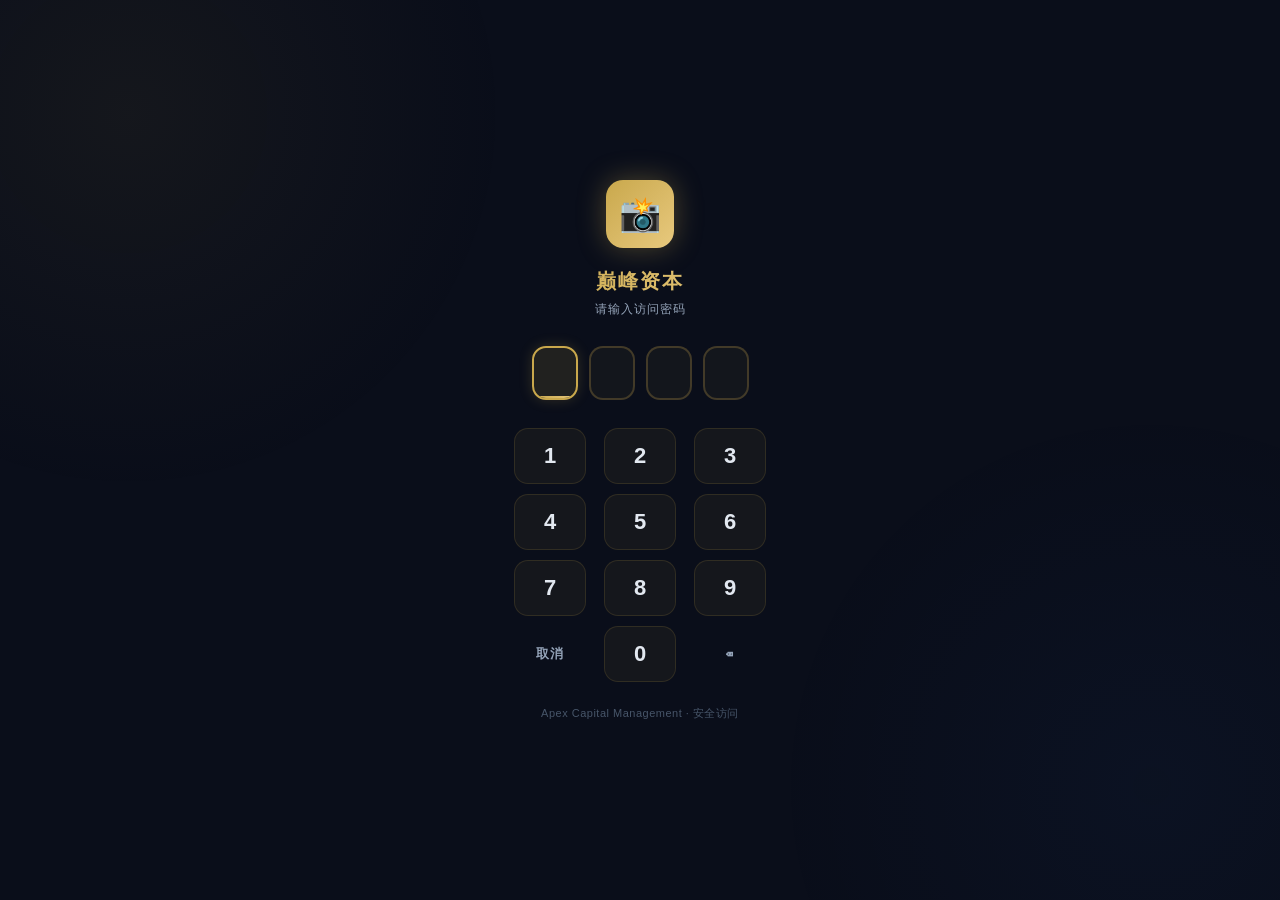
==== commit 18255ca5: "feat: add PIN lock to mobile.html and upload.html" ====
--- a/upload.html
+++ b/upload.html
@@ -295,9 +295,136 @@
   white-space:nowrap;
 }
 .toast.show{opacity:1;}
+
+/* ── 密码锁 ── */
+.auth-overlay{
+  position:fixed;top:0;left:0;right:0;bottom:0;z-index:99999;
+  background:var(--dark);display:flex;align-items:center;justify-content:center;
+  transition:opacity .5s,transform .5s;
+}
+.auth-overlay.hide{opacity:0;transform:scale(1.05);pointer-events:none;}
+.auth-glow{
+  position:absolute;top:-30%;left:-20%;width:60vw;height:60vw;border-radius:50%;
+  background:radial-gradient(circle,rgba(201,168,76,.06),transparent 70%);
+  animation:authGlow 8s ease-in-out infinite;pointer-events:none;
+}
+.auth-glow:nth-child(2){top:auto;bottom:-30%;left:auto;right:-20%;animation-delay:-4s;background:radial-gradient(circle,rgba(59,130,246,.04),transparent 70%);}
+@keyframes authGlow{0%,100%{transform:translate(0,0) scale(1);}50%{transform:translate(10px,-15px) scale(1.05);}}
+.auth-box{width:100%;max-width:340px;padding:32px 24px;text-align:center;position:relative;z-index:1;animation:authFadeUp .5s ease-out;}
+@keyframes authFadeUp{from{opacity:0;transform:translateY(24px);}to{opacity:1;transform:translateY(0);}}
+.auth-logo{
+  width:68px;height:68px;border-radius:17px;margin:0 auto 20px;
+  background:linear-gradient(135deg,var(--gold),var(--gold-l));
+  display:flex;align-items:center;justify-content:center;
+  font-size:34px;box-shadow:0 0 28px rgba(201,168,76,.35);
+  animation:logoPulse 2.5s ease-in-out infinite;
+}
+.auth-title{
+  font-size:20px;font-weight:700;letter-spacing:2px;
+  background:linear-gradient(to right,var(--gold),var(--gold-l));
+  -webkit-background-clip:text;-webkit-text-fill-color:transparent;
+  margin-bottom:6px;
+}
+.auth-sub{font-size:12px;color:var(--dim);letter-spacing:1px;margin-bottom:28px;}
+.pin-row{display:flex;gap:11px;justify-content:center;margin-bottom:28px;}
+.pin-cell{
+  width:46px;height:54px;border-radius:14px;
+  border:2px solid rgba(201,168,76,.25);background:rgba(201,168,76,.05);
+  display:flex;align-items:center;justify-content:center;
+  transition:all .3s cubic-bezier(.4,0,.2,1);position:relative;overflow:hidden;
+}
+.pin-cell::after{
+  content:'';position:absolute;bottom:0;left:50%;width:0;height:2px;
+  background:linear-gradient(90deg,var(--gold),var(--gold-l));
+  transition:all .3s ease;transform:translateX(-50%);
+}
+.pin-cell.active{border-color:var(--gold);background:rgba(201,168,76,.12);box-shadow:0 0 14px rgba(201,168,76,.2);}
+.pin-cell.active::after{width:100%;}
+.pin-cell.filled{border-color:var(--gold);background:rgba(201,168,76,.15);}
+.pin-cell.filled .pin-dot-fill{
+  width:13px;height:13px;border-radius:50%;
+  background:linear-gradient(135deg,var(--gold),var(--gold-l));
+  box-shadow:0 0 8px rgba(201,168,76,.5);animation:pinPop .2s ease-out;
+}
+@keyframes pinPop{0%{transform:scale(0);}80%{transform:scale(1.2);}100%{transform:scale(1);}}
+.pin-cell.error{border-color:var(--up);background:rgba(244,63,94,.1);animation:pinShake .5s ease-in-out;}
+.pin-cell.error .pin-dot-fill{background:var(--up);box-shadow:0 0 8px rgba(244,63,94,.5);}
+@keyframes pinShake{0%,100%{transform:translateX(0);}20%{transform:translateX(-7px);}40%{transform:translateX(7px);}60%{transform:translateX(-5px);}80%{transform:translateX(5px);}}
+.pin-pad{display:grid;grid-template-columns:repeat(3,1fr);gap:10px;max-width:260px;margin:0 auto;}
+.pin-key{
+  width:72px;height:56px;border-radius:14px;
+  border:1px solid rgba(201,168,76,.15);background:rgba(201,168,76,.06);
+  color:var(--text);font-size:22px;font-weight:600;
+  display:flex;align-items:center;justify-content:center;
+  cursor:pointer;transition:all .15s;margin:0 auto;
+  -webkit-user-select:none;user-select:none;
+}
+.pin-key:active{transform:scale(.92);background:rgba(201,168,76,.2);border-color:rgba(201,168,76,.4);}
+.pin-key.fn{background:transparent;border:none;color:var(--dim);font-size:13px;letter-spacing:1px;}
+.pin-key.fn:active{color:var(--text);}
+.auth-hint{margin-top:24px;font-size:11px;color:#475569;letter-spacing:.5px;}
+.auth-hint .err-text{color:var(--up);font-weight:600;}
+.auth-ok-overlay{
+  position:fixed;top:0;left:0;right:0;bottom:0;
+  background:rgba(10,14,26,.92);display:none;align-items:center;justify-content:center;
+  flex-direction:column;z-index:100000;
+}
+.auth-ok-overlay.show{display:flex;}
+.auth-ok-check{
+  width:76px;height:76px;border-radius:50%;
+  background:linear-gradient(135deg,rgba(34,197,94,.2),rgba(34,197,94,.05));
+  border:2px solid #22c55e;display:flex;align-items:center;justify-content:center;
+  animation:authOkPop .5s cubic-bezier(.4,0,.2,1);
+}
+.auth-ok-check svg{width:34px;height:34px;color:#22c55e;}
+@keyframes authOkPop{0%{transform:scale(0);opacity:0;}60%{transform:scale(1.1);}100%{transform:scale(1);opacity:1;}}
+.auth-ok-text{margin-top:18px;font-size:15px;font-weight:600;color:#22c55e;letter-spacing:2px;animation:authFadeUp .4s ease-out .2s both;}
+.auth-ok-sub{margin-top:6px;font-size:12px;color:var(--dim);animation:authFadeUp .4s ease-out .35s both;}
 </style>
 </head>
 <body>
+
+<!-- ══════════════════════ 密码锁 ══════════════════════ -->
+<div class="auth-overlay" id="authOverlay">
+  <div class="auth-glow"></div>
+  <div class="auth-glow"></div>
+  <div class="auth-box">
+    <div class="auth-logo">📸</div>
+    <div class="auth-title">巅峰资本</div>
+    <div class="auth-sub">请输入访问密码</div>
+    <div class="pin-row" id="pinRow">
+      <div class="pin-cell active" id="pc0"></div>
+      <div class="pin-cell" id="pc1"></div>
+      <div class="pin-cell" id="pc2"></div>
+      <div class="pin-cell" id="pc3"></div>
+    </div>
+    <div class="pin-pad">
+      <div class="pin-key" data-n="1">1</div>
+      <div class="pin-key" data-n="2">2</div>
+      <div class="pin-key" data-n="3">3</div>
+      <div class="pin-key" data-n="4">4</div>
+      <div class="pin-key" data-n="5">5</div>
+      <div class="pin-key" data-n="6">6</div>
+      <div class="pin-key" data-n="7">7</div>
+      <div class="pin-key" data-n="8">8</div>
+      <div class="pin-key" data-n="9">9</div>
+      <div class="pin-key fn" data-n="cancel">取消</div>
+      <div class="pin-key" data-n="0">0</div>
+      <div class="pin-key fn" data-n="del">⌫</div>
+    </div>
+    <div class="auth-hint" id="authHint">Apex Capital Management · 安全访问</div>
+  </div>
+</div>
+<div class="auth-ok-overlay" id="authOk">
+  <div class="auth-ok-check">
+    <svg viewBox="0 0 24 24" fill="none" stroke="currentColor" stroke-width="2.5" stroke-linecap="round" stroke-linejoin="round"><polyline points="20 6 9 17 4 12"/></svg>
+  </div>
+  <div class="auth-ok-text">验证通过</div>
+  <div class="auth-ok-sub">正在进入上传页面…</div>
+</div>
+
+<!-- 主内容（默认隐藏，验证通过后显示） -->
+<div id="mainContent" style="display:none">
 
 <!-- Toast -->
 <div class="toast" id="toast"></div>
@@ -424,6 +551,103 @@
   <button class="success-btn" onclick="closeSuccess()">返回持仓监控</button>
 </div>
 
+</div><!-- end #mainContent -->
+
+<script>
+// ══════════════════════════════════════
+// 密码锁（与 mobile.html 共享 localStorage）
+// ══════════════════════════════════════
+const AUTH_KEY = 'apex_auth_token';
+const AUTH_TTL = 7 * 24 * 60 * 60 * 1000;
+const AUTH_PIN = '1688';
+let authPin = '';
+let authAttempts = 0;
+const AUTH_MAX = 5;
+let authLocked = false;
+
+function checkAuth() {
+  try {
+    const raw = localStorage.getItem(AUTH_KEY);
+    if (raw) {
+      const { t, exp } = JSON.parse(raw);
+      if (t === AUTH_PIN && Date.now() < exp) return true;
+      localStorage.removeItem(AUTH_KEY);
+    }
+  } catch(e) {}
+  return false;
+}
+function setAuth() {
+  localStorage.setItem(AUTH_KEY, JSON.stringify({ t: AUTH_PIN, exp: Date.now() + AUTH_TTL }));
+}
+function authUpdateDots() {
+  for (let i = 0; i < 4; i++) {
+    const cell = document.getElementById('pc' + i);
+    cell.className = 'pin-cell'; cell.innerHTML = '';
+    if (i < authPin.length) { cell.classList.add('filled'); cell.innerHTML = '<div class="pin-dot-fill"></div>'; }
+    if (i === authPin.length) cell.classList.add('active');
+  }
+}
+function authInput(n) {
+  if (authLocked || authPin.length >= 4) return;
+  authPin += n; authUpdateDots();
+  if (authPin.length === 4) setTimeout(authVerify, 250);
+}
+function authDelete() {
+  if (authLocked || !authPin.length) return;
+  authPin = authPin.slice(0, -1); authUpdateDots();
+}
+function authCancel() { if (!authLocked) { authPin = ''; authUpdateDots(); } }
+function authVerify() {
+  const hint = document.getElementById('authHint');
+  if (authPin === AUTH_PIN) {
+    setAuth();
+    document.getElementById('authOk').classList.add('show');
+    setTimeout(() => {
+      const o = document.getElementById('authOverlay'); o.classList.add('hide');
+      setTimeout(() => { o.style.display = 'none'; }, 500);
+      document.getElementById('authOk').classList.remove('show');
+      document.getElementById('mainContent').style.display = '';
+    }, 1000);
+  } else {
+    authAttempts++;
+    for (let i = 0; i < 4; i++) document.getElementById('pc' + i).classList.add('error');
+    hint.innerHTML = '密码错误 <span class="err-text">(' + authAttempts + '/' + AUTH_MAX + ')</span>';
+    setTimeout(() => {
+      if (authAttempts >= AUTH_MAX) {
+        authLocked = true; let cd = 30;
+        hint.innerHTML = '已锁定 <span class="err-text">' + cd + '秒后重试</span>';
+        const timer = setInterval(() => {
+          cd--; hint.innerHTML = '已锁定 <span class="err-text">' + cd + '秒后重试</span>';
+          if (cd <= 0) { clearInterval(timer); authLocked = false; authAttempts = 0; hint.textContent = '请重新输入密码'; }
+        }, 1000);
+      }
+      authPin = ''; authUpdateDots();
+    }, 500);
+  }
+}
+document.querySelectorAll('.pin-key').forEach(k => {
+  k.addEventListener('click', () => {
+    const v = k.dataset.n;
+    if (v === 'del') authDelete(); else if (v === 'cancel') authCancel(); else authInput(v);
+  });
+});
+document.addEventListener('keydown', e => {
+  const o = document.getElementById('authOverlay');
+  if (!o || o.style.display === 'none' || o.classList.contains('hide')) return;
+  if (e.key >= '0' && e.key <= '9') authInput(e.key);
+  else if (e.key === 'Backspace') authDelete();
+  else if (e.key === 'Escape') authCancel();
+});
+
+// 启动：检查验证状态
+if (checkAuth()) {
+  document.getElementById('authOverlay').style.display = 'none';
+  document.getElementById('mainContent').style.display = '';
+} else {
+  authUpdateDots();
+}
+
+</script>
 <script>
 const REPO = "rebornwl/apex-capital-dashboard";
 const ISSUE_LABEL = "holding-sync";
